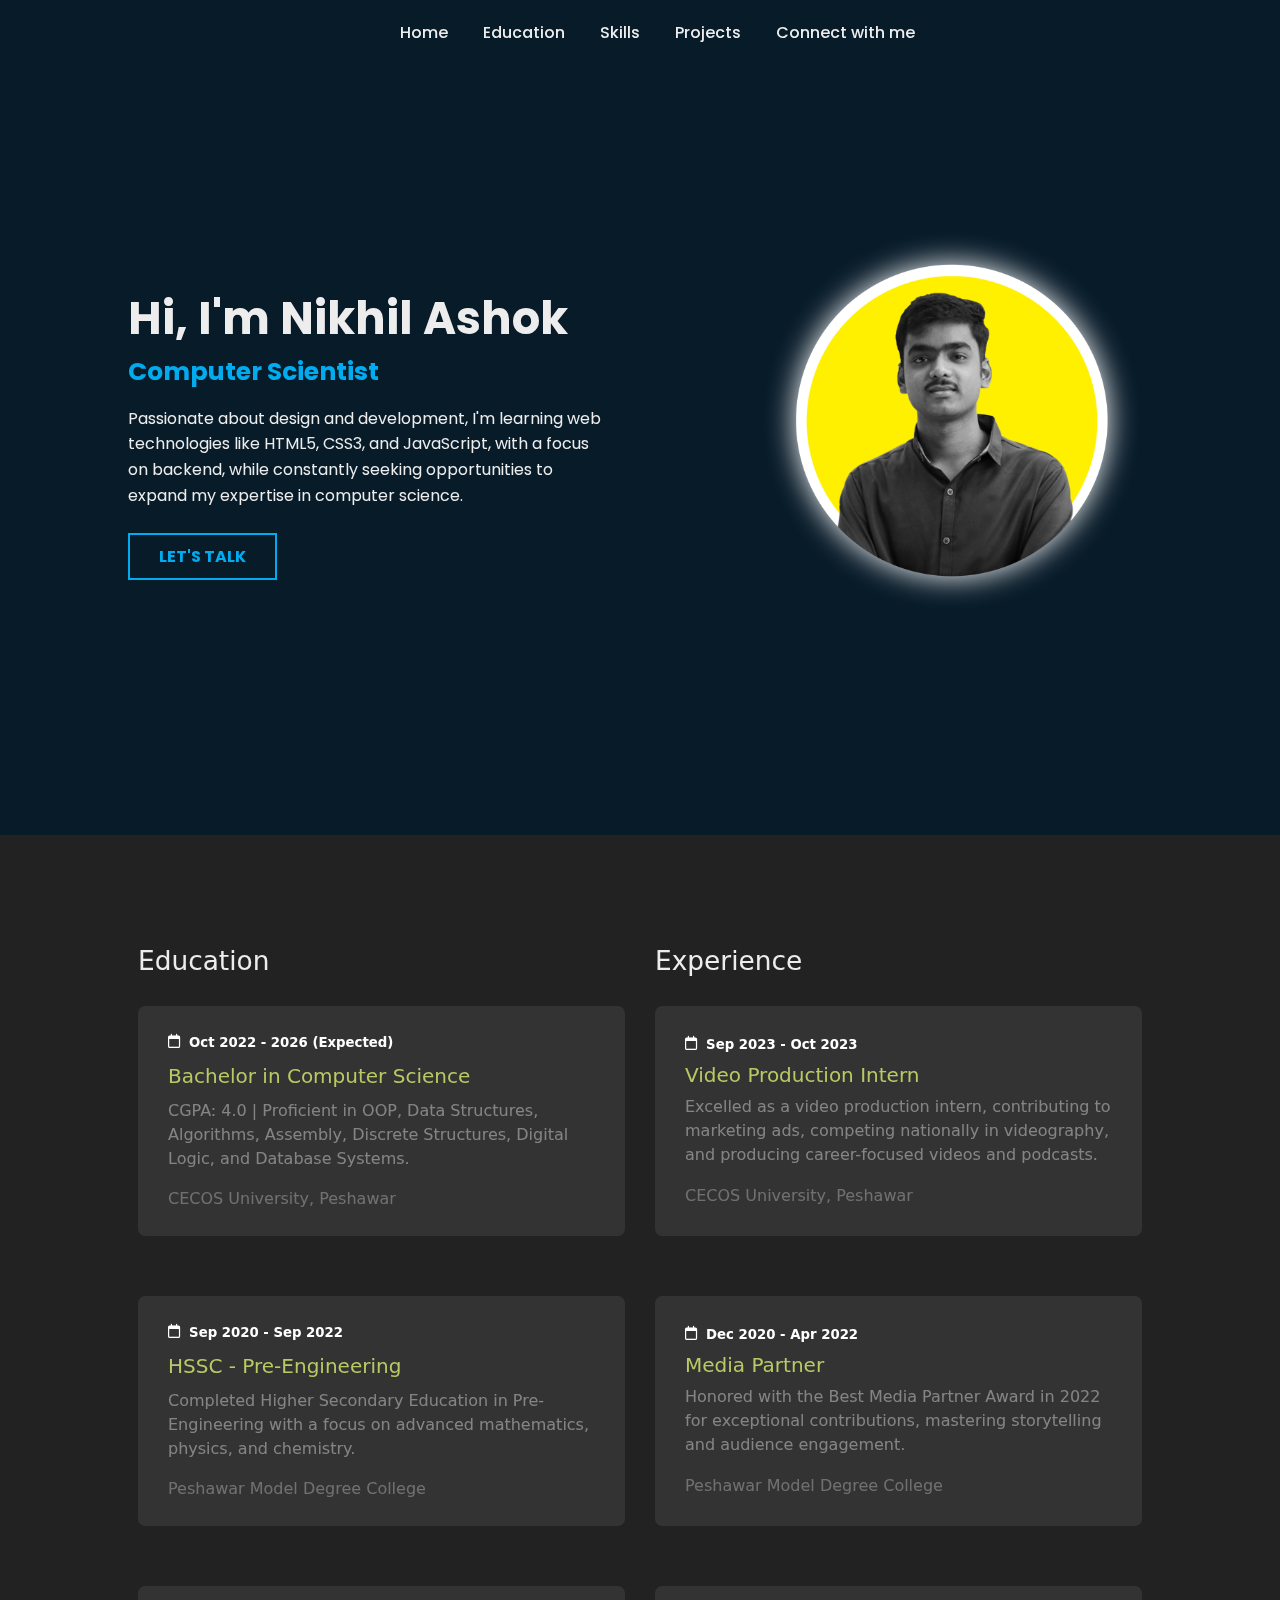
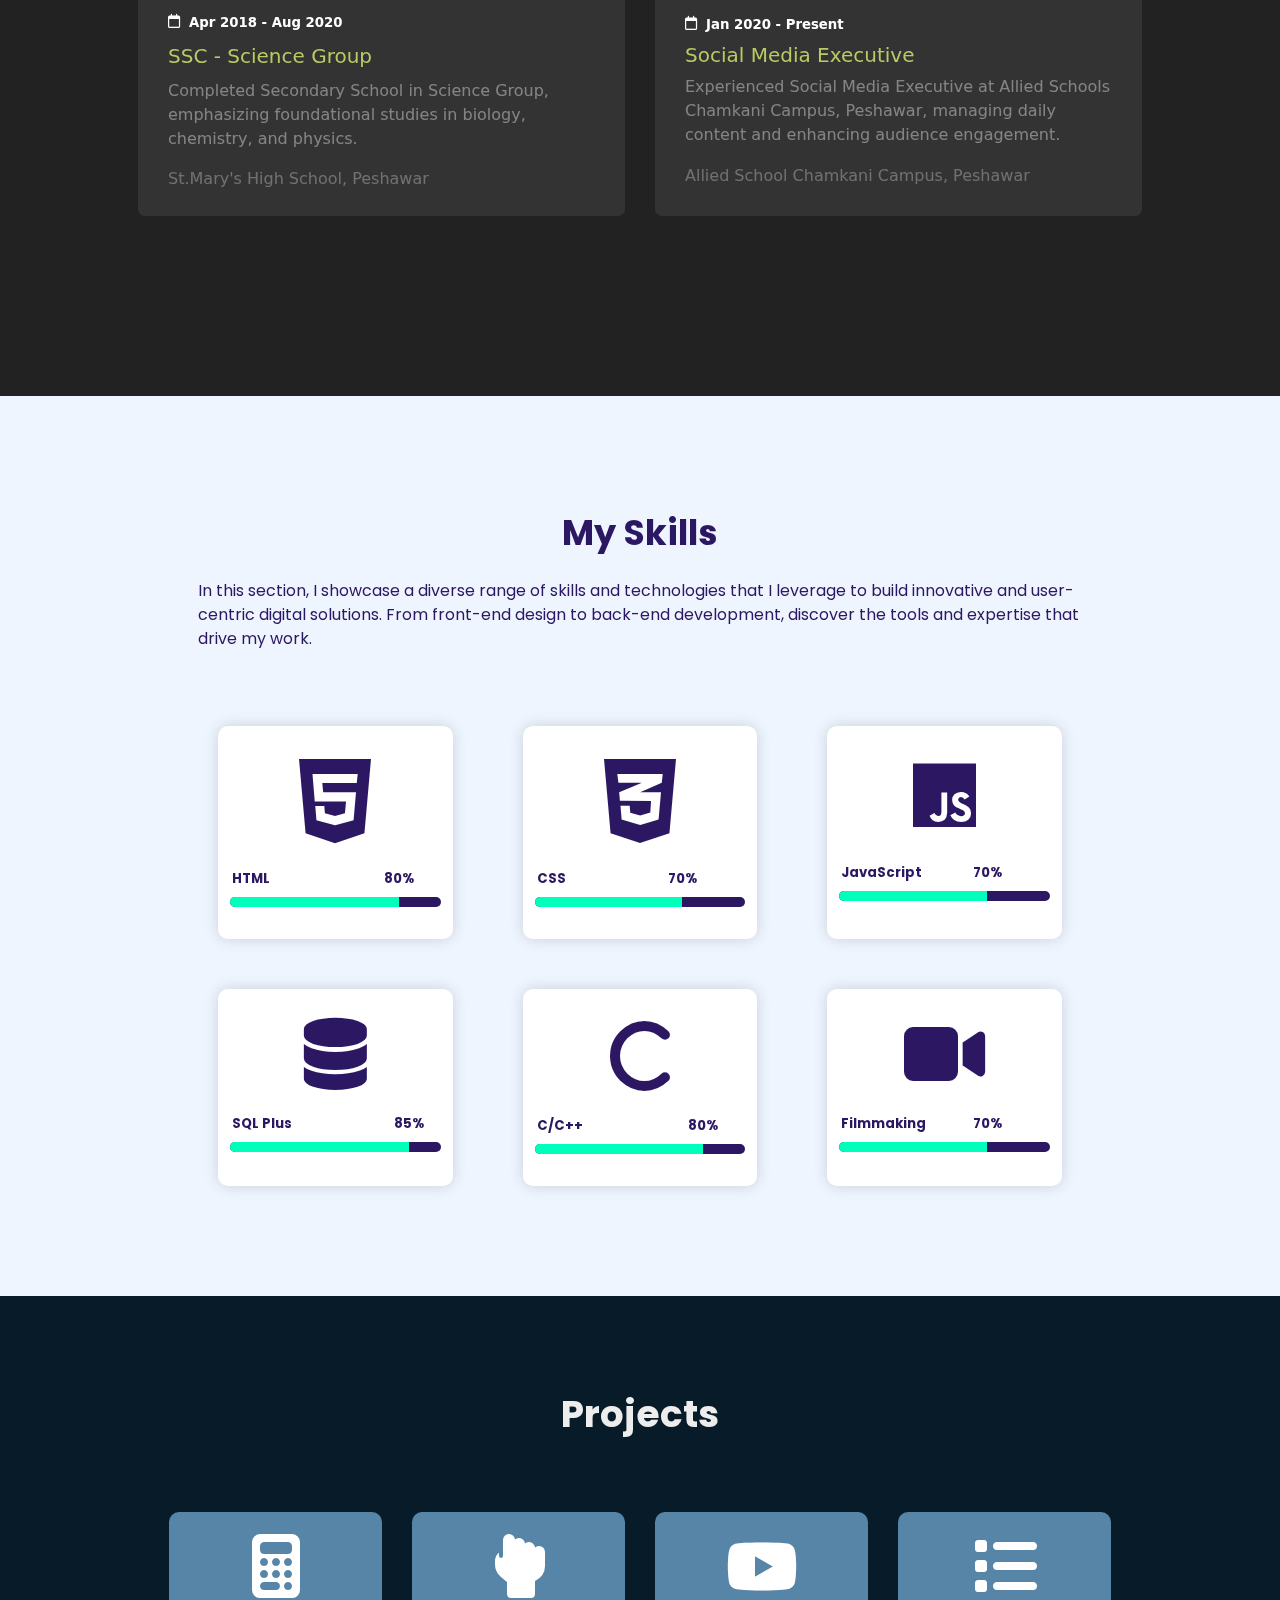
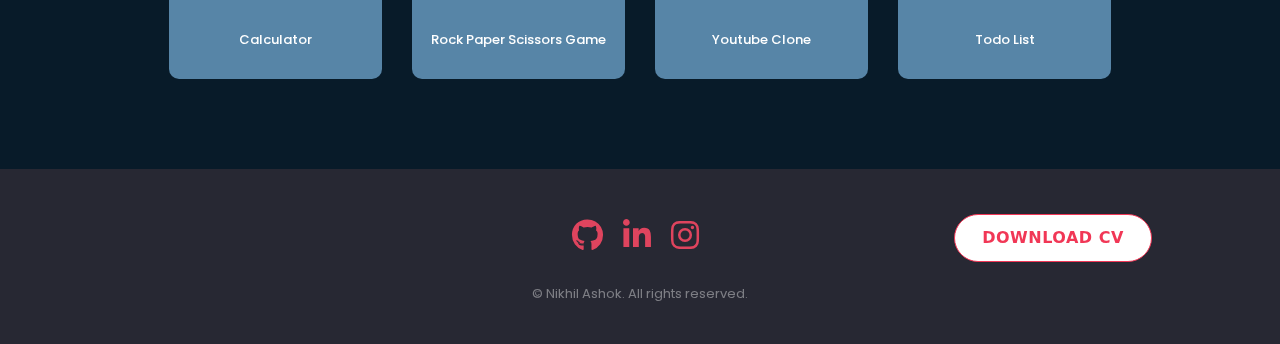
==== index.html @ 858fab0c "Update and rename Portfolio.html to index.html" ====
<!DOCTYPE html>
<html lang="en">
<head>
  <meta charset="UTF-8">
  <meta name="viewport" content="width=device-width, initial-scale=1.0">
  <link rel="stylesheet" href="Styles/General and Home.css">
  <link rel="stylesheet" href="Styles/Education-Experience.css">
  <link rel="stylesheet" href="Styles/Skills.css">
  <link rel="stylesheet" href="Styles/Projects.css">
  <link rel="stylesheet" href="Styles/Connect.css">
  <link rel="stylesheet" href="https://cdnjs.cloudflare.com/ajax/libs/font-awesome/6.6.0/css/all.min.css">
  <title>Nikhil Ashok</title>
</head>
<body>
  <header class="header" id="home">
    <nav class="navbar">
      <a href="#" data-id="home">Home</a>
      <a href="#" data-id="about">Education</a>
      <a href="#" data-id="skills">Skills</a>
      <a href="#" data-id="projects">Projects</a>
      <a href="#" data-id="connect">Connect with me</a>
    </nav>
    <a href="#" class="hamburger-menu"><i class="fa-solid fa-bars fa-2x menu hidden"></i></a>
  </header>

  <div class="overlay js-overlay">

  <section class="home">
    <div class="content-box">
      <div class="headings-box">
        <h1>Hi, I'm Nikhil Ashok</h1>
        <h3>Computer Scientist</h1>
      </div>

      <div class="intro-box">
        <p>Passionate about design and development, I'm learning web technologies like HTML5, CSS3, and JavaScript, with a focus on backend, while constantly seeking opportunities to expand my expertise in computer science.</p>
      </div>

      <div class="buttons-box">
        <button class="btn-20" onclick="location.href='mailto:nikhilashok19@gmail.com';">
          <span>Let's Talk</span>
        </button>
      </div>
    </div><!--content-box end-->

    <div class="image-box">
      <img src="Images/Profile.png" alt="profile-image">
    </div>
  </section>

  <section class="about" id="about">
    <div class="main-area">
      <div class="education">
        <div class="education-heading">
          <h3>Education</h3>
        </div>

        <div class="education-list">
          <div class="education-items">
            <span class="date">
              <i class="fa-regular fa-calendar fa-sm"></i>
              <h5>Oct 2022 - 2026 (Expected)</h5>
            </span>
            <span class="title">
              <h3>Bachelor in Computer Science</h3>
            </span>
            <span class="info">
              CGPA: 4.0 | Proficient in OOP, Data Structures, Algorithms, Assembly, Discrete Structures, Digital Logic, and Database Systems.
            </span>
            <span class="institute">
              <h4>
                CECOS University, Peshawar
              </h4>
            </span>
          </div> <!--Education Item End-->
         
          <div class="education-items">
            <span class="date">
              <i class="fa-regular fa-calendar fa-sm"></i>
              <h5>Sep 2020 - Sep 2022</h5>
            </span>
            <span class="title">
              <h3>HSSC - Pre-Engineering</h3>
            </span>
            <span class="info">
              Completed Higher Secondary Education in Pre-Engineering with a focus on advanced mathematics, physics, and chemistry.
            </span>
            <span class="institute">
              <h4>
                Peshawar Model Degree College
              </h4>
            </span>
          </div> <!--Education Item End-->
         
          <div class="education-items">
            <span class="date">
              <i class="fa-regular fa-calendar fa-sm"></i>
              <h5>Apr 2018 - Aug 2020</h5>
            </span>
            <span class="title">
              <h3>SSC - Science Group</h3>
            </span>
            <span class="info">
              Completed Secondary School in Science Group, emphasizing foundational studies in biology, chemistry, and physics.
            </span>
            <span class="institute">
              <h4>
                St.Mary's High School, Peshawar
              </h4>
            </span>
          </div> <!--Education Item End-->
        </div> <!--Education List End-->

      </div>
      <div class="experience">
        <div class="experience-heading">
          <h3>Experience</h3>
        </div>

        <div class="experience-list">
          <div class="experience-items">
            <span class="date">
              <i class="fa-regular fa-calendar fa-sm"></i>
              <h5>Sep 2023 - Oct 2023</h5>
            </span>
            <span class="title">
              <h3>Video Production Intern</h3>
            </span>
            <span class="info">
              Excelled as a video production intern, contributing to marketing ads, competing nationally in videography, and producing career-focused videos and podcasts.
            </span>
            <span class="institute">
              <h4>
                CECOS University, Peshawar
              </h4>
            </span>
          </div> <!--Experience Item End-->

          <div class="experience-items">
            <span class="date">
              <i class="fa-regular fa-calendar fa-sm"></i>
              <h5>Dec 2020 - Apr 2022</h5>
            </span>
            <span class="title">
              <h3>Media Partner</h3>
            </span>
            <span class="info">
              Honored with the Best Media Partner Award in 2022 for exceptional contributions, mastering storytelling and audience engagement.
            </span>
            <span class="institute">
              <h4>
                Peshawar Model Degree College
              </h4>
            </span>
          </div> <!--Experience Item End-->

          <div class="experience-items">
            <span class="date">
              <i class="fa-regular fa-calendar fa-sm"></i>
              <h5>Jan 2020 - Present</h5>
            </span>
            <span class="title">
              <h3>Social Media Executive</h3>
            </span>
            <span class="info">
              Experienced Social Media Executive at Allied Schools Chamkani Campus, Peshawar, managing daily content and enhancing audience engagement.
            </span>
            <span class="institute">
              <h4>
                Allied School Chamkani Campus, Peshawar
              </h4>
            </span>
          </div> <!--Experience Item End-->
        </div> <!--Experience List End-->

      </div>
    </div>
  </section>

  <section class="skills" id="skills">
    <div class="main-area-skills">
      <div class="title">
        <h2>My Skills</h2>
      </div> <!--Skills Title End-->
      <div class="title-info">
        <p>In this section, I showcase a diverse range of skills and technologies that I leverage to build innovative and user-centric digital solutions. From front-end design to back-end development, discover the tools and expertise that drive my work.</p>
      </div> <!--Skills Title Info End-->
      <div class="skills-grid">

        <div class="skills-items">
          <i class="fa-brands fa-html5 fa-6x"></i>
          <div class="progress">
            <span class="progress-title">
              <h5>HTML</h5>
            </span>
            <span class="progress-bar">
              <span class="progress-per">
                <h5>80%</h5>
              </span>
            </span>
          </div> 
        </div>

        <div class="skills-items">
          <i class="fa-brands fa-css3-alt fa-6x"></i>
          <div class="progress">
            <span class="progress-title">
              <h5>CSS</h5>
            </span>
            <span class="progress-bar">
              <span class="progress-per">
                <h5>70%</h5>
              </span>
            </span>
          </div> 
        </div>

        <div class="skills-items">
          <i class="fa-brands fa-js fa-5x"></i>
          <div class="progress">
            <span class="progress-title">
              <h5>JavaScript</h5>
            </span>
            <span class="progress-bar">
              <span class="progress-per">
                <h5>70%</h5>
              </span>
            </span>
          </div> 
        </div>
        
        <div class="skills-items">
          <i class="fa-solid fa-database fa-5x"></i>
          <div class="progress">
            <span class="progress-title">
              <h5>SQL Plus</h5>
            </span>
            <span class="progress-bar">
              <span class="progress-per">
                <h5>85%</h5>
              </span>
            </span>
          </div> 
        </div>

        <div class="skills-items">
          <i class="fa-solid fa-c fa-5x"></i>
          <div class="progress">
            <span class="progress-title">
              <h5>C/C++</h5>
            </span>
            <span class="progress-bar">
              <span class="progress-per">
                <h5>80%</h5>
              </span>
            </span>
          </div> 
        </div>

        <div class="skills-items">
          <i class="fa-solid fa-video fa-5x"></i>
          <div class="progress">
            <span class="progress-title">
              <h5>Filmmaking</h5>
            </span>
            <span class="progress-bar">
              <span class="progress-per">
                <h5>70%</h5>
              </span>
            </span>
          </div> 
        </div>
       
      </div> <!--Skills Grid End-->
    </div> <!--Skills Main Area Div End-->
  </section>

  <section class="projects" id="projects">
    <div class="main-area">
      <div class="title">
        <h2>Projects</h2>
      </div>
      <div class="projects-grid">
        <div class="project-item" onclick="window.open('https://nikhilashok19.github.io/calculator/', '_blank')">
          <i class="fa-solid fa-calculator fa-4x"></i>
            <div class="project-name">
              <div>
                <h5>Calculator</h5>
              </div> 
            </div>
        </div>
        <div class="project-item" onclick="window.open('https://nikhilashok19.github.io/rock-paper-scissor-dom/', '_blank')">
          <i class="fa-solid fa-hand-back-fist fa-4x"></i>
          <div class="project-name">
            <div>
              <h5>Rock Paper Scissors Game</h5>
            </div> 
          </div>
        </div>
        <div class="project-item" onclick="window.open('https://nikhilashok19.github.io/youtube-clone/', '_blank')">
          <i class="fa-brands fa-youtube fa-4x"></i>
          <div class="project-name">
            <div>
              <h5>Youtube Clone</h5>
            </div> 
          </div>
        </div>
        <div class="project-item" onclick="window.open('https://nikhilashok19.github.io/todo-list/', '_blank')">
          <i class="fa-solid fa-list fa-4x"></i>
          <div class="project-name">
            <div>
              <h5>Todo List</h5>
            </div> 
          </div>
        </div>
      </div>
    </div>
  </section>

  <section class="connect" id="connect">
    <div class="main-area">
      <div class="handles">
        <a href="https://github.com/nikhilashok19" target="_blank">
          <i class="fa-brands fa-github fa-2x"></i>
        </a>
        <a href="https://www.linkedin.com/in/nikhil-ashok-b62ab7207/" target="_blank">
          <i class="fa-brands fa-linkedin-in fa-2x"></i>
        </a>
        <a href="https://www.instagram.com/nick_elodeonnnn/" target="_blank">
          <i class="fa-brands fa-instagram fa-2x"></i>
        </a>
      </div>
      <div class="cv">
        <a href="Downloads/Nikhil Ashok CV.pdf" download>
          <button class="btn-97">Download CV</button>
        </a>
      </div>
    </div>

    <div class="copyright">
      <p>&copy; Nikhil Ashok. All rights reserved.</p>
    </div>
  </section>
  
  </div>
<script src="Scripts/Portfolio-script.js"></script>
</body>
</html>
---- Styles/General and Home.css ----
@import url('https://fonts.googleapis.com/css2?family=Poppins:ital,wght@0,100;0,200;0,300;0,400;0,500;0,600;0,700;0,800;0,900;1,100;1,200;1,300;1,400;1,500;1,600;1,700;1,800;1,900&display=swap');

* {
  margin: 0;
  padding: 0;
  box-sizing: border-box;
  font-family: "Poppins", sans-serif;
}

body {
  background: #081b29;
  color: #ededed;
  padding-top: 80px;
  opacity: 0;
  transition: opacity 1s ease-in;
  overflow-x: hidden;
}

body.fade-in{
  opacity: 1;
}
/* Overlay Styling */
.overlay{
  width: 100vw;
  height: 100vh;
  filter: blur(0px);
  transition: filter 0.3s;
}

.overlay-blur{
  filter: blur(5px);
}
/* Header Styling */
.header {
  position: fixed;
  top: 0;
  left: 0;
  width: 100%;
  background: transparent;
  padding: 20px 10%;
  display: flex;
  justify-content: center;
  align-items: center;
  z-index: 1000;
  transition: background 0.4s;
}

.header>a{
  color: white;
  display: none;
}

@keyframes view {
  0%{
    transform: rotate(180deg);
  }
  100%{
    transform: rotate(0deg);
  }
}
.navbar{
  display: flex;
  align-items: center;
}

.navbar a {
  font-size: 16px;
  color: #ededed;
  text-decoration: none;
  font-weight: 500;
  margin-left: 35px;
  transition: color 0.3s;
  position: relative;
}

.navbar a i{
  color: white;
}

.navbar a:hover,
.navbar a:focus{
  color: #00abf0;
}

.navbar a::before{
  content: '';
  background-color: #00abf0;
  position: absolute;
  width: 0%;
  height: 4px;
  border-radius: 5px;
  left: -1px;
  bottom: -5px;
  transition: width 0.6s;
}

.navbar a:hover::before,
.navbar a:focus::before{
  width: 104%;
}

/* Home Section Styling */
.home {
  background: #081b29;
  height: 75vh;
  display: flex;
  justify-content: space-between;
  align-items: center;
  padding: 0px calc(100vw/10);
  margin: 15px 0px 65px 0px;
  overflow: hidden;
}

/* Content Box Styling */
.home .content-box {
  width: 480px;
  display: flex;
  flex-direction: column;
  justify-content: center;
}

/* Heading Box Styling */
.content-box .headings-box {
  margin-bottom: 15px;
}

.content-box .headings-box h1 {
  font-size: 45px;
  color: #ededed;
  font-weight: 700;
}

.content-box .headings-box h3 {
  font-size: 25px;
  color: #00abf0;
  font-weight: 700;
}

/* Intro Box Styling */
.intro-box{
  margin-bottom: 25px;
  line-height: 1.6;
}

/* Image Box Styling */
.home .image-box {
  display: flex;
  justify-content: center;
  align-items: center;
  padding: 0px 25px 25px 25px;
  transform: translateX(5%);
  transition: transform 1.2s ease-in-out;
}

.home .image-box.box-fade-in{
  transform: translateX(0%);
}

.home .image-box img {
  height: 350px;
  filter: drop-shadow(0px 0px 15px white);
  transition: opacity 2s;
  cursor: pointer;
  margin-bottom: 30px;
}

.home .image-box img:hover {
  opacity: 0.7;
}

/* Let's Talk Button Styling */
.btn-20,
.btn-20 *,
.btn-20 :after,
.btn-20 :before,
.btn-20:after,
.btn-20:before {
  border: 0 solid #00abf0;
  box-sizing: border-box;
}

.btn-20 {
  -webkit-tap-highlight-color:transparent;
  background: transparent;
  background-image: none;
  color:#00abf0;
  cursor: pointer;
  font-size: 100%;
  font-weight: 700;
  line-height: 1.5;
  margin: 0;
  padding: 0;
  text-transform: uppercase;
  z-index: 1;
}

.btn-20:disabled {
  cursor: default;
}

.btn-20:-moz-focusring {
  outline: auto;
}

.btn-20 svg {
  display: block;
}

.btn-20 [hidden] {
  display: none;
}

.btn-20 {
  border-width: 2px;
  overflow: hidden;
  padding: 0.6rem 1.8rem;
  position: relative;
}

.btn-20:hover{
  color: #081b29;
}
.btn-20:before {
  background:#00abf0;
  content: "";
  display: block;
  height: 100%;
  left: -100%;
  position: absolute;
  top: 0;
  transform: skew(0deg) translateX(-20%);
  transition: transform 0.5s ease;
  width: 120%;
  z-index: -1;
}

.btn-20:hover:before {
  transform: skew(30deg) translateX(75%);
}

@media screen and (max-width:1046px){
  .content-box .headings-box h1 {
    font-size: 42px;
    margin-bottom: 8px;
  }
  
  .content-box .headings-box h3 {
    font-size: 22px;
  }
  .home .image-box img {
    height: 300px;
    margin-bottom: 50px;
  }
  .intro-box{
    font-size: 14px;
  }
}

@media screen and (max-width:946px){
  .content-box .headings-box h1 {
    font-size: 38px;
  }
  
  .content-box .headings-box h3 {
    font-size: 20px;
  }
}

@media screen and (max-width:897px){
  .content-box .headings-box h1 {
    font-size: 34px;
  }
  
  .content-box .headings-box h3 {
    font-size: 18px;
  }
  .btn-20 {
    padding: 0.5rem 1.2rem;
    font-size: 14px;
  }
  .home .image-box img {
    height: 250px;
    margin-bottom: 70px;
}
}

@media screen and (max-width:787px){
  .content-box .headings-box h1 {
    font-size: 30px;
  }
  
  .navbar a {
    font-size: 14px
  }
}
@media screen and (max-width:738px){
  .home{
    height: auto;
    flex-direction: column-reverse;
    padding-top: 5px;
    padding-bottom: 10px;
  }
  .home .image-box img{
    height: 200px;
    margin-bottom: 20px;
  }
  .home .content-box{
    text-align: center;
  }
}
@media screen and (max-width:558px){
  .home .image-box img{
    height: 220px;
  }
  .intro-box{
    font-size: 13px;
    padding: 10px;
    display: flex;
    justify-content: center;
    align-items: center;
  }
  .intro-box p{ 
   width: 300px;
  }
}

@media screen and (max-width:389px){
  .home .image-box img{
    height: 190px;
  }
  .content-box .headings-box h1 {
    font-size: 26px;
  }
  .content-box .headings-box h3 {
    font-size: 17px;
  }
  .intro-box{
    font-size: 13px;
    padding: 10px;
    display: flex;
    justify-content: center;
    align-items: center;
  }
  .intro-box p{ 
   width: 300px;
  }
}

/* Header Media Queries */
@media screen and (max-width:738px) {
  .header .navbar{
    position: absolute;
    top: 74px;
    left: 0;
    height: 250px;
    width: 100%;
    display: flex;
    flex-direction: column;
    align-items: flex-start;
    transform: translateX(-100%);
    transition: transform 0.5s;
  }

  .header .navbar a{
    background-color: #e44c65;
    width: 100%;
    margin: 0;
    flex: 1;
    padding: 20px;
    display: flex;
    align-items: center;
    justify-content: center;
    font-size: 16px;
    cursor: pointer;
  }

  .header .navbar a:hover{
    color: white;
  }

  .header .navbar-phone{
    transform: translateX(0%);
  }

  .navbar a::before{
    background-color: #ffffff;
    bottom: 0;
    transition: none;
    height: 2px;
    z-index: 100;
  }

  .navbar a:focus::before{
    animation: loadBar 0.6s forwards;
  }

  @keyframes loadBar {
    0%{
      width: 0%;
    }
    100%{
      width: 104%;
    }
  }
  .header>a{
    display: block;
  }
  .header{
    display: flex;
    align-items: center;
    justify-content: end;
    padding-right: 20px;
    background-color: rgb(97 97 97 / 55%);
    backdrop-filter: blur(10px);
  }
}

/* @media screen and (max-height:248px){
 
} */
---- Styles/Education-Experience.css ----
span{
  font-family: inherit;
}
/* Styling About Section */
.about{
  display: flex;
  justify-content: center;
  align-items: center;
  padding: 80px calc(100vw/10);
  background: #222;
}

/* Styling main-area box */
.main-area{
  width: 100%;
  display: grid;
  grid-template-columns: 1fr 1fr;
  row-gap: 70px;
  column-gap: 10px;
  padding: 30px 0px 40px 0px;
}

.education,
.experience{
  display: flex;
  flex-direction: column;
  margin: 0px 10px;
}

.education .education-heading,
.experience .experience-heading{
  font-family: system-ui, -apple-system, BlinkMacSystemFont, 'Segoe UI', Roboto, Oxygen, Ubuntu, Cantarell, 'Open Sans', 'Helvetica Neue', sans-serif;
  margin-bottom: 30px;
  width: 90%;
  text-align: left;
}

.education .education-heading h3,
.experience .experience-heading h3{
  font-family: inherit;
  font-weight: 300;
  font-size: 1.65rem;
  color: #ededed;
}

.education .education-list .education-items,
.experience .experience-list .experience-items{
  font-family: system-ui, -apple-system, BlinkMacSystemFont, 'Segoe UI', Roboto, Oxygen, Ubuntu, Cantarell, 'Open Sans', 'Helvetica Neue', sans-serif;
  background: #333;
  color: white;
  width: 100%;
  height: 230px;
  margin-bottom: 60px;
  border-radius: 7.2px;
  display: flex;
  flex-direction: column;
  padding: 30px;
  justify-content: center;
  transition: transform 0.15s ease-out;
  cursor: pointer;
}
.education .education-list .education-items:hover,
.experience .experience-list .experience-items:hover{
  transform: scale(1.02);
}

/* Education List Items Styling */
.education-items .date h5{
  font-family: inherit;
  display: inline;
  margin-left: 4px;
  font-weight: 700;
}

.education-items .date{
  margin-bottom: 10px;
}

.education-items .title h3{
  color:#bac964;
  font-size: 20px;
  line-height: 1.5;
  font-family: inherit;
  font-weight: 200;
}

.education-items .title{
  margin-bottom: 8px;
}

.education-items .info{
  font-family: inherit;
  color: rgba(255, 255, 255, 0.4);
  font-size: 16px;
  line-height: 1.5;
  font-weight: 300;
}

.education-items .info{
  margin-bottom: 16px;
}

.education-items .institute h4{
  font-family: inherit;
  color: rgba(255, 255, 255, 0.3);
  font-size: 16px;
  font-weight: 300;
  line-height: 1.5;
}

/* Experience List items Styling */
.experience-items .date h5{
  font-family: inherit;
  display: inline;
  margin-left: 4px;
  font-weight: 700;
}

.experience-items .date{
  margin-bottom: 10px;
}

.experience-items .title h3{
  color:#bac964;
  font-size: 20px;
  font-family: inherit;
  font-weight: 200;
}

.experience-items .title{
  margin-bottom: 8px;
}

.experience-items .info{
  font-family: inherit;
  color: rgba(255, 255, 255, 0.4);
  font-size: 16px;
  line-height: 1.5;
  font-weight: 300;
}

.experience-items .info{
  margin-bottom: 16px;
}

.experience-items .institute h4{
  font-family: inherit;
  color: rgba(255, 255, 255, 0.3);
  font-size: 16px;
  font-weight: 300;
  line-height: 1.6;
}

@media screen and (max-width:1082px){
  .education .education-list .education-items,
  .experience .experience-list .experience-items{
    height: 250px;
  }
}

@media screen and (max-width:929px){
  .education-items .title h3,
  .experience-items .title h3{
    font-size: 17px;
  }
  .education-items .date h5,
  .experience-items .date h5{
    font-size: 12px;
  }
  .education-items i,
  .experience-items i{
    font-size: 0.775em;
  }

  .experience-items .institute h4,
  .education-items .institute h4{
    font-size: 15px;
  }
  .experience-items .info,
  .education-items .info{
    font-size: 15px;
  }
}
@media screen and (max-width:885px){
  .main-area{
    grid-template-columns: 1fr;
  }
}
@media screen and (max-width:436px){
  .education-items .title h3,
  .experience-items .title h3{
    font-size: 15px;
  }
  .education-items .date h5,
  .experience-items .date h5{
    font-size: 11px;
  }
  .experience-items .institute h4,
  .education-items .institute h4{
    font-size: 14px;
  }
  .experience-items .info,
  .education-items .info{
    font-size: 14px;
  }
  .education .education-list .education-items,
  .experience .experience-list .experience-items{
    height: 280px;
  }
}
---- Styles/Skills.css ----
/* Styling Skills Section */
.skills{
  display: flex;
  justify-content: center;
  align-items: center;
  background: #eef5ff;
  padding: 80px calc(100vw/10);
}

/* Styling Main Area of Skills Section */
.main-area-skills{
  width: 100%;
  height: 100%;
  padding: 10px;
  display: flex;
  flex-direction: column;
  align-items: center;
}

/* Styling Skills Title */
.main-area-skills .title{
  margin:20px 0px;
  color: #2c1763;
}

.main-area-skills h2{
  font-size: 2.2em;
}

.main-area-skills .title-info{
  margin-bottom: 55px;
  color: #2c1763;
  width: 88%;
}

.main-area-skills .title-info p{
  line-height: 1.5;
}

/* Styling Skills Grid */
.main-area-skills .skills-grid{
  height: 100%;
  width: 100%;
  display: grid;
  column-gap: 70px;
  row-gap: 50px;
  padding: 20px 80px;
  grid-template-columns: repeat(3, 1fr);
}

.main-area-skills .skills-grid .skills-items{
  background: #fff;
  display: flex;
  align-items: center;
  justify-content: space-around;
  flex-direction: column;
  padding: 12px;
  border-radius: 10px;
  box-shadow: 0px 0px 15px rgba(0, 0, 0, 0.15);
  overflow: hidden;
  z-index: 1;
  position: relative;
  cursor: pointer;
}

.main-area-skills .skills-grid .skills-items::before{
  content: '';
  position: absolute;
  width: 100%;
  height: 100%;
  background: none;
  z-index: -1;
  top: 214px;
  left: 0;
  cursor: pointer;
  background: #2c1763;
  transition:top 0.5s ease-out;
}

.main-area-skills .skills-grid .skills-items:hover::before{
  background: rgba(44, 23, 99,0.95);
  top: 0;
}
.skills-items:nth-child(3) i,
.skills-items:nth-child(4) i,
.skills-items:nth-child(6) i{
  font-size: 4.5em;
}
.main-area-skills .skills-grid .skills-items i{
  margin-top: 15px;
  color: #2c1763;
  transition: color 0.6s ease-out;
}

.main-area-skills .skills-grid .skills-items:hover i{
  color: white;
}

.skills-items .progress{
  width: 100%;
  margin: 20px 0px;
}

.skills-items .progress .progress-title h5{
  margin-left: 2px;
  color: #2c1763;
  transition: color 0.5s ease-out;
}

.main-area-skills .skills-grid .skills-items:hover .progress-title h5{
  color: white;
}

.skills-items .progress .progress-bar{
  display: block;
  width: 100%;
  height: 10px;
  background: #2c1763;
  border-radius: 25px;
  margin-top: 8px;
  transition: background 0.5s ease-out;
}
.main-area-skills .skills-grid .skills-items:hover .progress-bar{
  background: white;
}

.progress-bar .progress-per{
  display: block;
  height: 100%;
  background: #00ffbb;
  position: relative;
  border-radius: 25px 0px 0px 25px;
  animation: load 0.8s ease-out forwards ;
}
@keyframes load{
  0%{
    width: 0%;
  }
}

.progress-bar .progress-per h5{
  position: absolute;
  top: -28px;
  right: -15px;
  color: #2c1763;
  transition: color 0.5 ease-out;
}

.main-area-skills .skills-grid .skills-items:hover .progress-bar .progress-per h5{
  color: white;
}

.skills-items:nth-child(1) .progress .progress-bar .progress-per{
  width: 80%;
}

.skills-items:nth-child(2) .progress .progress-bar .progress-per{
  width: 70%;
}

.skills-items:nth-child(3) .progress .progress-bar .progress-per{
  width: 70%;
}

.skills-items:nth-child(4) .progress .progress-bar .progress-per{
  width: 85%;
}

.skills-items:nth-child(5) .progress .progress-bar .progress-per{
  width: 80%;
}

.skills-items:nth-child(6) .progress .progress-bar .progress-per{
  width: 70%;
}

@media screen and (max-width:1200px){
  .main-area-skills .skills-grid{
    padding: 10px 40px;
  }
}
@media screen and (max-width:1040px){
  .main-area-skills .skills-grid{
    padding: 10px 28px;
  }
  .skills-items .progress .progress-title h5,
  .progress-bar .progress-per h5{
    font-size: 11.5px;
    top: -26px;
  }
  .skills-items i{
    font-size: 4.5em;
  }
  .skills-items:nth-child(3) i,
  .skills-items:nth-child(4) i,
  .skills-items:nth-child(6) i{
    font-size: 3.8em;
  }
  .main-area-skills h2 {
    margin-bottom: 35px;
  }
  .main-area-skills .title-info{
    display: none;
  }
}

@media screen and (max-width:885px){
  .skills-items i{
    font-size: 5em;
  }
  .skills-items:nth-child(3) i,
  .skills-items:nth-child(4) i,
  .skills-items:nth-child(6) i{
    font-size: 4.2em;
  }
  .main-area-skills .skills-grid{
    grid-template-columns: repeat(2, 1fr);
  }
  .main-area-skills .skills-grid .skills-items{
    padding: 20px 12px;
  }


}
@media screen and (max-width:670px){
  .skills-items i{
    font-size: 4.2em;
  }
  .skills-items:nth-child(3) i,
  .skills-items:nth-child(4) i,
  .skills-items:nth-child(6) i{
    font-size: 4em;
  }
  .main-area-skills .skills-grid .skills-items{
    padding: 12px;
  }
  .main-area-skills .skills-grid{
    column-gap: 15px;
    row-gap: 25px;
  }
  .main-area-skills .skills-grid {
    padding: 10px;
  }
  .skills-items .progress .progress-bar{
    height: 8px;
  }
}

@media screen and (max-width:580px){
  .skills-items i{
    font-size: 3.5em;
  }
  .skills-items:nth-child(3) i,
  .skills-items:nth-child(4) i,
  .skills-items:nth-child(6) i{
    font-size: 3em;
  }
  .main-area-skills .skills-grid{
    row-gap: 25px;
    column-gap: 16px;
  }

  .skills{
    padding: 80px 25px;
  }

  .main-area-skills .skills-grid {
    padding: 10px;
  }
}

@media screen and (max-width:480px){
  .main-area-skills h2 {
    font-size: 30px;
  }
  .skills-items i{
    font-size: 3.5em;
  }
  .skills-items:nth-child(3) i,
  .skills-items:nth-child(4) i,
  .skills-items:nth-child(6) i{
    font-size: 2.8em;
  }
  .main-area-skills .skills-grid{
    row-gap: 25px;
    column-gap: 16px;
  }

  .skills{
    padding: 80px 15px;
  }

  .main-area-skills .skills-grid {
    padding: 0px;
  }
  .main-area-skills .skills-grid .skills-items {
    padding: 6px;
  }
  .skills-items .progress .progress-title h5{
    font-size: 10px;
  }
  .skills-items .progress .progress-title h5,
  .progress-bar .progress-per h5{
    font-size: 10px;
    top: -23px;
  }
}

/* @media screen and (max-width:360px){
  .main-area-skills .skills-grid{
    padding: 10px 30px;
    grid-template-columns: 1fr;
  }
} */
---- Styles/Projects.css ----
/* Styling Projects Section */
.projects {
  display: flex;
  justify-content: center;
  align-items: center;
  padding: 80px calc(100vw/10);
  background: #081b29;
}

/* Styling Main Area */
.projects .main-area {
  display: flex;
  flex-direction: column;
  justify-content: space-between;
  align-items: center;
  width: 100%;
  height: 100%;
  padding: 10px;
}

.main-area .title {
  font-size: 25px;
}

.projects .main-area .projects-grid {
  display: grid;
  grid-template-columns: repeat(4, 1fr);
  column-gap: 30px;
  row-gap: 20px;
  justify-content: space-between;
}

.projects .main-area .projects-grid .project-item {
  background: #5785a7;
  color: rgb(255, 255, 255);
  display: flex;
  align-items: center;
  justify-content: space-around;
  flex-direction: column;
  padding: 22px 12px;
  border-radius: 10px;
  cursor: pointer;
  position: relative;
  overflow: hidden;
  z-index: 1;
  transition: color 0.5s ease-out;
}

.project-item .project-name {
  display: flex;
  align-items: center;
  justify-content: center;
  margin: 7px;
  text-align: center;
}

.project-item .project-name h5 {
  font-weight: 500;
  font-size: 13px;
}

.project-item i {
  margin-bottom: 25px;
  color: white;
  transition: color 0.5s ease-out;
}

/* Project Items Hover Animation */
.project-item:nth-child(1):hover i,
.project-item:nth-child(2):hover i,
.project-item:nth-child(3):hover i,
.project-item:nth-child(4):hover i {
  color: #343434;
}

.projects .main-area .projects-grid .project-item:nth-child(1):hover,
.projects .main-area .projects-grid .project-item:nth-child(2):hover,
.projects .main-area .projects-grid .project-item:nth-child(3):hover,
.projects .main-area .projects-grid .project-item:nth-child(4):hover {
  color: #343434;
}

.project-item:nth-child(1)::before,
.project-item:nth-child(2)::before,
.project-item:nth-child(3)::before,
.project-item:nth-child(4)::before {
  content: '';
  background: rgb(255, 254, 254);
  width: 120%;
  height: 127%;
  position: absolute;
  top: 0;
  left: 0;
  z-index: -1;
  border-top-right-radius: 150px;
  transform: translate(-92%, 60%);
  transition: transform 0.5s ease-out;
}

.project-item:nth-child(1):hover::before,
.project-item:nth-child(2):hover::before,
.project-item:nth-child(3):hover::before,
.project-item:nth-child(4):hover::before {
  transform: translate(0%, -21%);
}

@media screen and (max-width:885px) {
  .project-item i {
    margin-bottom: 12px;
    font-size: 3em;
  }

  .projects .main-area .projects-grid .project-item {
    padding: 18px 12px;
  }

  .projects {
    padding: 80px 32px;
  }
}

@media screen and (max-width:700px) {
  .main-area .title {
    font-size: 20px;
  }

  .projects .main-area .projects-grid {
    grid-template-columns: repeat(2, 1fr);
    width: 80%;
  }

  .projects .main-area .projects-grid .project-item {
    padding: 24px 12px;
  }

  .project-item i {
    margin-bottom: 30px;
  }
}

@media screen and (max-width:510px) {
  .projects .main-area .projects-grid .project-item {
    padding: 24px 10px 15px 10px;
    height: 125px;
  }

  .project-item i {
    margin-bottom: 10px;
    font-size: 2em;
  }

  .project-item .project-name h5 {
    font-size: 10px;
  }

  .projects {
    padding: 50px 0px;
  }
}

@media screen and (max-width:545px) {
  .project-item:nth-child(1)::before,
  .project-item:nth-child(2)::before,
  .project-item:nth-child(3)::before,
  .project-item:nth-child(4)::before{
    height: 209%;
  }
  .project-item:nth-child(1):hover::before,
  .project-item:nth-child(2):hover::before,
  .project-item:nth-child(3):hover::before,
  .project-item:nth-child(4):hover::before {
    transform: translate(0%, -25%);
}
}
@media screen and (max-width:340px) {
  .projects .main-area .projects-grid .project-item {
    padding: 16px 5px;
  }
}
---- Styles/Connect.css ----
/* Styling Connect Section */
.connect {
  display: flex;
  justify-content: center;
  align-items: center;
  flex-direction: column;
  background: #272833;
  padding: 50px calc(100vw/10);
  padding-bottom: 40px;
}

/* Styling Main Area */
.connect .main-area {
  width: 100%;
  height: 100%;
  display: flex;
  justify-content: center;
  align-items: center;
  padding: 0;
  position: relative;
}

/* Styling Handles */
.main-area .handles {
  display: flex;
  justify-content: space-evenly;
  align-items: center;
}

.main-area .handles a {
  text-decoration: none;
  color: #df445e;
  margin: 0px 10px;
}

.main-area .handles a i{
  transition: color 0.3s;
}

.main-area .handles a:hover i{
  color: #f4506c;
}

/* Download Button */
.cv a{
  text-decoration: none;
}

.btn-97,
.btn-97 *,
.btn-97 :after,
.btn-97 :before,
.btn-97:after,
.btn-97:before {
  border: 0 solid;
  box-sizing: border-box;
}

.btn-97 {
  -webkit-tap-highlight-color:transparent;
  background-color:#000;
  background-image: none;
  cursor: pointer;
  font-family: ui-sans-serif, system-ui, -apple-system, BlinkMacSystemFont,
    Segoe UI, Roboto, Helvetica Neue, Arial, Noto Sans, sans-serif,
    Apple Color Emoji, Segoe UI Emoji, Segoe UI Symbol, Noto Color Emoji;
  font-size: 100%;
  line-height: 1.5;
  margin: 0;
  padding: 0;
}

.btn-97:disabled {
  cursor: default;
}

.btn-97:-moz-focusring {
  outline: auto;
}

.btn-97 svg {
  display: block;
}

.btn-97 [hidden] {
  display: none;
}

.btn-97 {
  background:#fff;
  border: 1px solid;
  border-radius: 999px;
  box-sizing: border-box;
  color:#f13756;
  display: block;
  font-weight: 900;
  overflow: hidden;
  padding: 0.7rem 1.7rem;
  text-transform: uppercase;
  transition: 0.2s;
  letter-spacing: 0.5px;
  position: absolute;
  right: 0;
  top: -5px;
}

.btn-97:hover {
  box-shadow: 0 6px 0 -4px #fff, 0 9px 0 -4px #aaa, 0 12px 0 -4px #000;
  transform: translateY(-5px);
}

/* Copyright Section */
.copyright{
  margin-top: 30px;
}
.copyright p{
  font-size: 13px;
  color: rgba(255, 255, 255, 0.4);
}

@media  screen and (max-width:760px) {
  .handles i{
    font-size: 1.5em;
  } 
  .btn-97 {
    padding: 0.4rem 1.2rem;
    top: -2px;
    font-size: 12px;
  }
}

@media  screen and (max-width:512px) {
  .connect .main-area{
    justify-content: start;
  }
}

@media  screen and (max-width:370px) {
  .handles i{
    font-size: 1.4em;
  }
  .btn-97 {
    padding: 0.35rem 1rem;
    top: -2px;
    font-size: 12px;
}
}
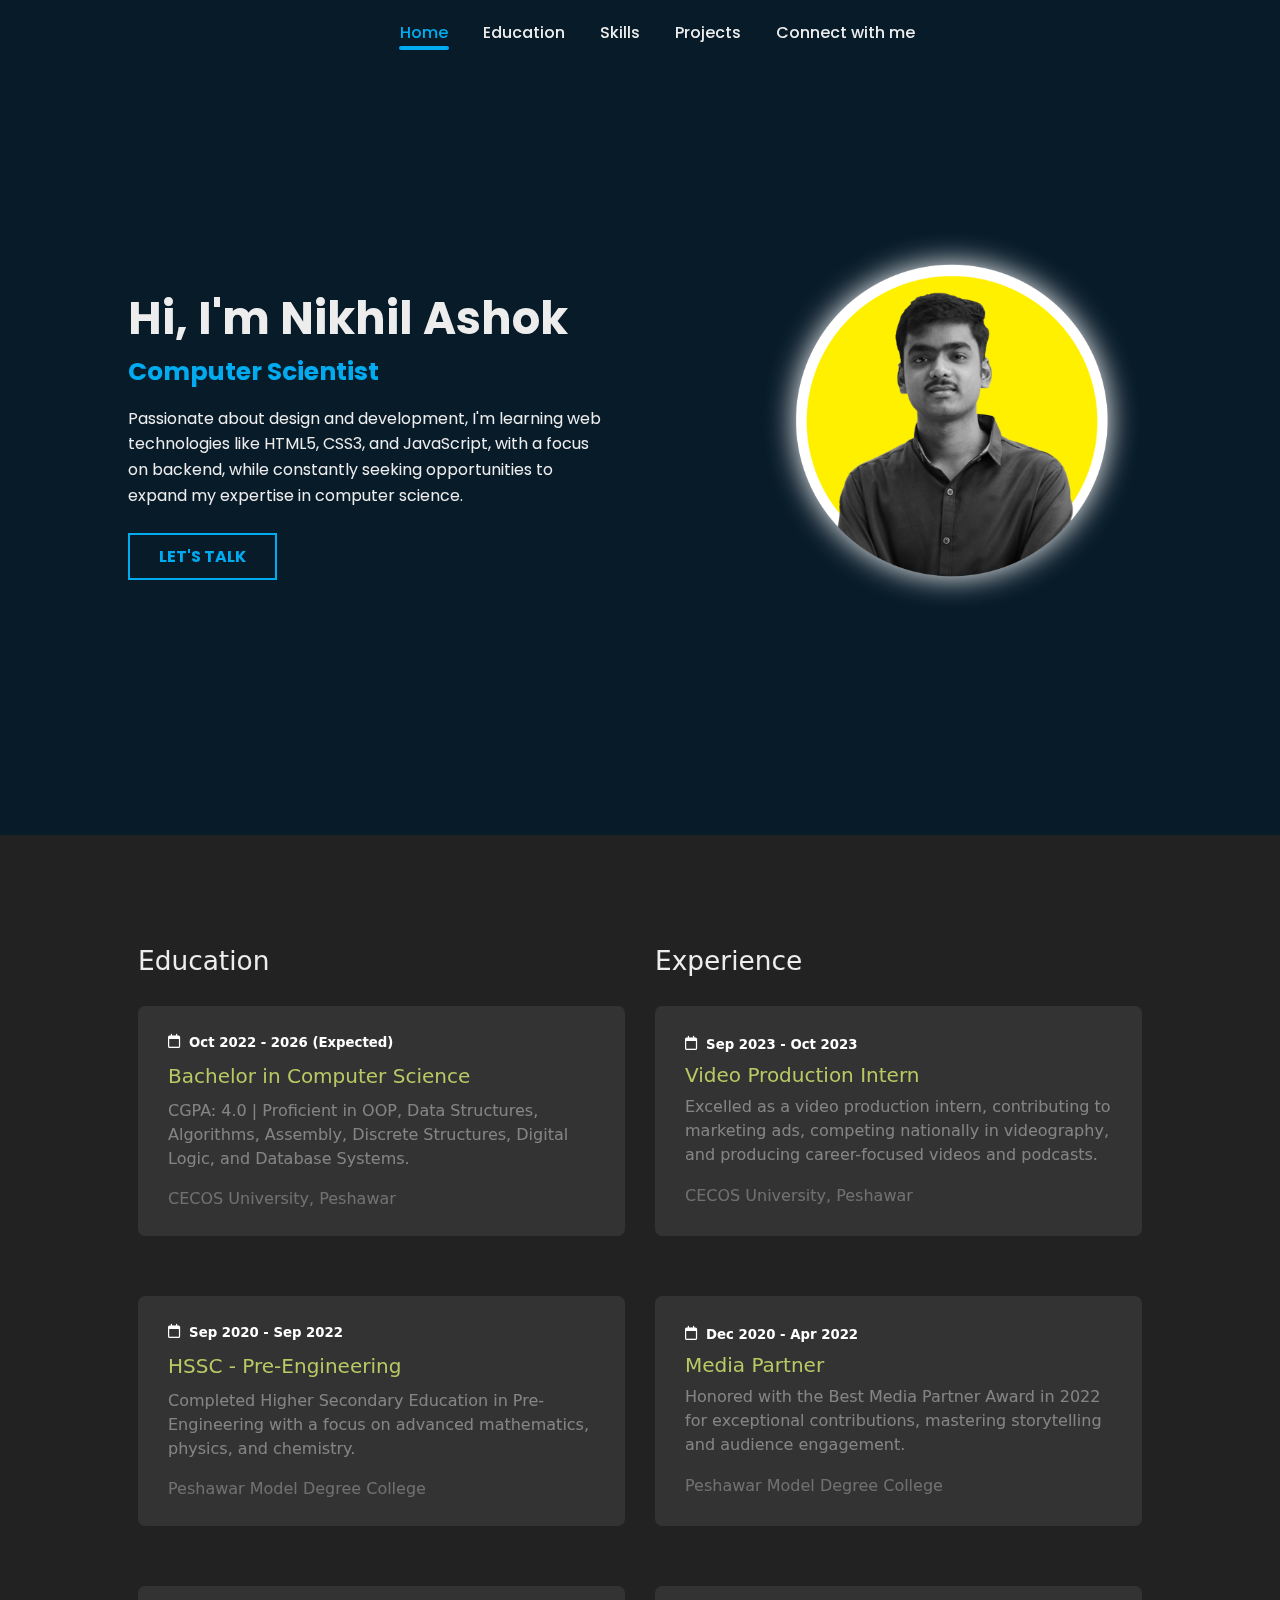
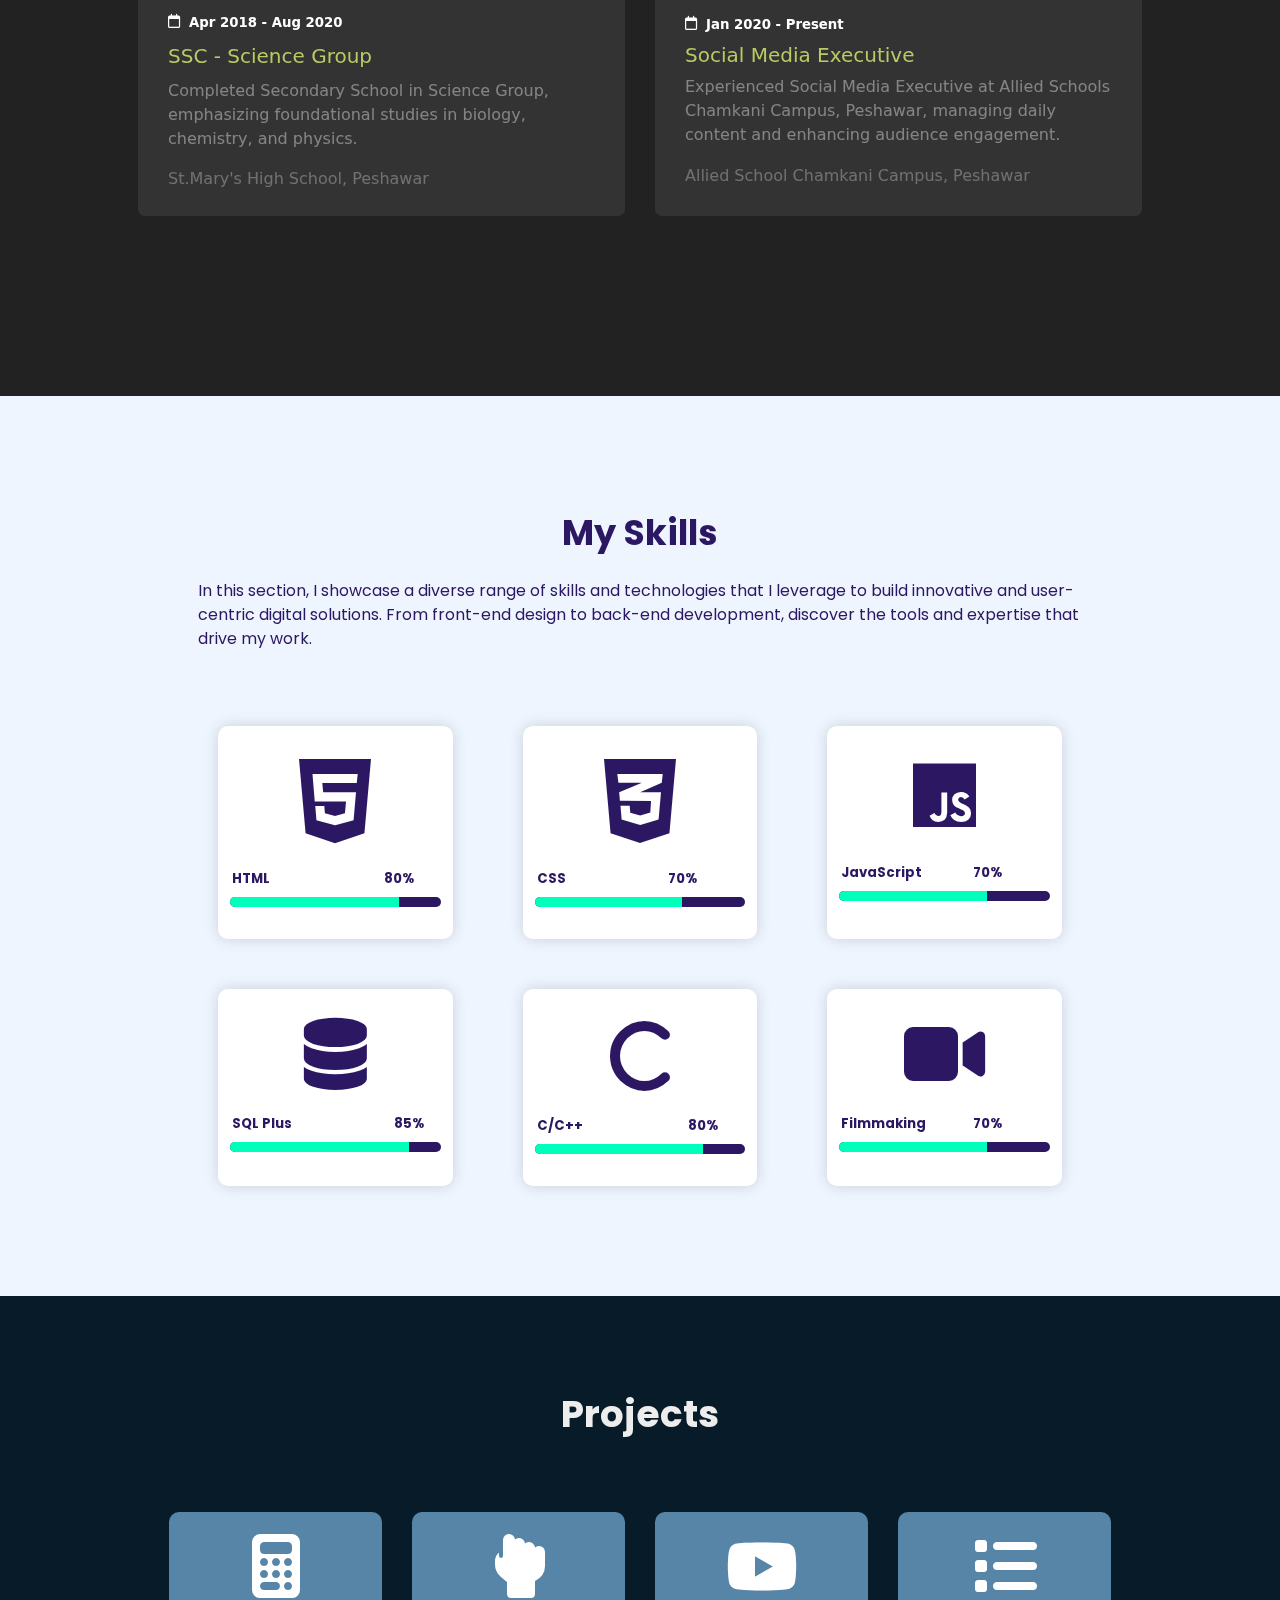
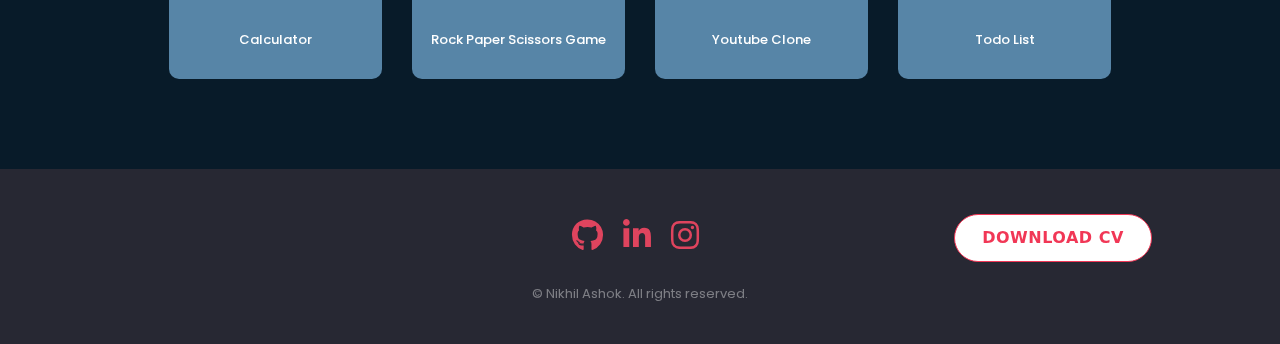
==== commit 6942abd6: "Add files via upload" ====
--- a/index.html
+++ b/index.html
@@ -1,5 +1,6 @@
 <!DOCTYPE html>
 <html lang="en">
+
 <head>
   <meta charset="UTF-8">
   <meta name="viewport" content="width=device-width, initial-scale=1.0">
@@ -9,340 +10,361 @@
   <link rel="stylesheet" href="Styles/Projects.css">
   <link rel="stylesheet" href="Styles/Connect.css">
   <link rel="stylesheet" href="https://cdnjs.cloudflare.com/ajax/libs/font-awesome/6.6.0/css/all.min.css">
+  <link rel="apple-touch-icon" sizes="180x180" href="Favicon/apple-touch-icon.png">
+  <link rel="icon" type="image/png" sizes="32x32" href="Favicon/favicon-32x32.png">
+  <link rel="icon" type="image/png" sizes="16x16" href="Favicon/favicon-16x16.png">
+  <link rel="manifest" href="Favicon/site.webmanifest">
+  <link rel="mask-icon" href="Favicon/safari-pinned-tab.svg" color="#5bbad5">
+  <meta name="msapplication-TileColor" content="#da532c">
+  <meta name="theme-color" content="#ffffff">
   <title>Nikhil Ashok</title>
 </head>
+
 <body>
   <header class="header" id="home">
     <nav class="navbar">
-      <a href="#" data-id="home">Home</a>
-      <a href="#" data-id="about">Education</a>
-      <a href="#" data-id="skills">Skills</a>
-      <a href="#" data-id="projects">Projects</a>
-      <a href="#" data-id="connect">Connect with me</a>
+      <a href="#home" data-id="home">Home</a>
+      <a href="#about" data-id="about">Education</a>
+      <a href="#skills" data-id="skills">Skills</a>
+      <a href="#projects" data-id="projects">Projects</a>
+      <a href="#connect" data-id="connect">Connect with me</a>
     </nav>
     <a href="#" class="hamburger-menu"><i class="fa-solid fa-bars fa-2x menu hidden"></i></a>
   </header>
 
   <div class="overlay js-overlay">
 
-  <section class="home">
-    <div class="content-box">
-      <div class="headings-box">
-        <h1>Hi, I'm Nikhil Ashok</h1>
-        <h3>Computer Scientist</h1>
-      </div>
-
-      <div class="intro-box">
-        <p>Passionate about design and development, I'm learning web technologies like HTML5, CSS3, and JavaScript, with a focus on backend, while constantly seeking opportunities to expand my expertise in computer science.</p>
-      </div>
-
-      <div class="buttons-box">
-        <button class="btn-20" onclick="location.href='mailto:nikhilashok19@gmail.com';">
-          <span>Let's Talk</span>
-        </button>
-      </div>
-    </div><!--content-box end-->
-
-    <div class="image-box">
-      <img src="Images/Profile.png" alt="profile-image">
-    </div>
-  </section>
-
-  <section class="about" id="about">
-    <div class="main-area">
-      <div class="education">
-        <div class="education-heading">
-          <h3>Education</h3>
-        </div>
-
-        <div class="education-list">
-          <div class="education-items">
-            <span class="date">
-              <i class="fa-regular fa-calendar fa-sm"></i>
-              <h5>Oct 2022 - 2026 (Expected)</h5>
-            </span>
-            <span class="title">
-              <h3>Bachelor in Computer Science</h3>
-            </span>
-            <span class="info">
-              CGPA: 4.0 | Proficient in OOP, Data Structures, Algorithms, Assembly, Discrete Structures, Digital Logic, and Database Systems.
-            </span>
-            <span class="institute">
-              <h4>
-                CECOS University, Peshawar
-              </h4>
-            </span>
-          </div> <!--Education Item End-->
-         
-          <div class="education-items">
-            <span class="date">
-              <i class="fa-regular fa-calendar fa-sm"></i>
-              <h5>Sep 2020 - Sep 2022</h5>
-            </span>
-            <span class="title">
-              <h3>HSSC - Pre-Engineering</h3>
-            </span>
-            <span class="info">
-              Completed Higher Secondary Education in Pre-Engineering with a focus on advanced mathematics, physics, and chemistry.
-            </span>
-            <span class="institute">
-              <h4>
-                Peshawar Model Degree College
-              </h4>
-            </span>
-          </div> <!--Education Item End-->
-         
-          <div class="education-items">
-            <span class="date">
-              <i class="fa-regular fa-calendar fa-sm"></i>
-              <h5>Apr 2018 - Aug 2020</h5>
-            </span>
-            <span class="title">
-              <h3>SSC - Science Group</h3>
-            </span>
-            <span class="info">
-              Completed Secondary School in Science Group, emphasizing foundational studies in biology, chemistry, and physics.
-            </span>
-            <span class="institute">
-              <h4>
-                St.Mary's High School, Peshawar
-              </h4>
-            </span>
-          </div> <!--Education Item End-->
-        </div> <!--Education List End-->
-
-      </div>
-      <div class="experience">
-        <div class="experience-heading">
-          <h3>Experience</h3>
-        </div>
-
-        <div class="experience-list">
-          <div class="experience-items">
-            <span class="date">
-              <i class="fa-regular fa-calendar fa-sm"></i>
-              <h5>Sep 2023 - Oct 2023</h5>
-            </span>
-            <span class="title">
-              <h3>Video Production Intern</h3>
-            </span>
-            <span class="info">
-              Excelled as a video production intern, contributing to marketing ads, competing nationally in videography, and producing career-focused videos and podcasts.
-            </span>
-            <span class="institute">
-              <h4>
-                CECOS University, Peshawar
-              </h4>
-            </span>
-          </div> <!--Experience Item End-->
-
-          <div class="experience-items">
-            <span class="date">
-              <i class="fa-regular fa-calendar fa-sm"></i>
-              <h5>Dec 2020 - Apr 2022</h5>
-            </span>
-            <span class="title">
-              <h3>Media Partner</h3>
-            </span>
-            <span class="info">
-              Honored with the Best Media Partner Award in 2022 for exceptional contributions, mastering storytelling and audience engagement.
-            </span>
-            <span class="institute">
-              <h4>
-                Peshawar Model Degree College
-              </h4>
-            </span>
-          </div> <!--Experience Item End-->
-
-          <div class="experience-items">
-            <span class="date">
-              <i class="fa-regular fa-calendar fa-sm"></i>
-              <h5>Jan 2020 - Present</h5>
-            </span>
-            <span class="title">
-              <h3>Social Media Executive</h3>
-            </span>
-            <span class="info">
-              Experienced Social Media Executive at Allied Schools Chamkani Campus, Peshawar, managing daily content and enhancing audience engagement.
-            </span>
-            <span class="institute">
-              <h4>
-                Allied School Chamkani Campus, Peshawar
-              </h4>
-            </span>
-          </div> <!--Experience Item End-->
-        </div> <!--Experience List End-->
-
-      </div>
-    </div>
-  </section>
-
-  <section class="skills" id="skills">
-    <div class="main-area-skills">
-      <div class="title">
-        <h2>My Skills</h2>
-      </div> <!--Skills Title End-->
-      <div class="title-info">
-        <p>In this section, I showcase a diverse range of skills and technologies that I leverage to build innovative and user-centric digital solutions. From front-end design to back-end development, discover the tools and expertise that drive my work.</p>
-      </div> <!--Skills Title Info End-->
-      <div class="skills-grid">
-
-        <div class="skills-items">
-          <i class="fa-brands fa-html5 fa-6x"></i>
-          <div class="progress">
-            <span class="progress-title">
-              <h5>HTML</h5>
-            </span>
-            <span class="progress-bar">
-              <span class="progress-per">
-                <h5>80%</h5>
-              </span>
-            </span>
-          </div> 
-        </div>
-
-        <div class="skills-items">
-          <i class="fa-brands fa-css3-alt fa-6x"></i>
-          <div class="progress">
-            <span class="progress-title">
-              <h5>CSS</h5>
-            </span>
-            <span class="progress-bar">
-              <span class="progress-per">
-                <h5>70%</h5>
-              </span>
-            </span>
-          </div> 
-        </div>
-
-        <div class="skills-items">
-          <i class="fa-brands fa-js fa-5x"></i>
-          <div class="progress">
-            <span class="progress-title">
-              <h5>JavaScript</h5>
-            </span>
-            <span class="progress-bar">
-              <span class="progress-per">
-                <h5>70%</h5>
-              </span>
-            </span>
-          </div> 
-        </div>
-        
-        <div class="skills-items">
-          <i class="fa-solid fa-database fa-5x"></i>
-          <div class="progress">
-            <span class="progress-title">
-              <h5>SQL Plus</h5>
-            </span>
-            <span class="progress-bar">
-              <span class="progress-per">
-                <h5>85%</h5>
-              </span>
-            </span>
-          </div> 
-        </div>
-
-        <div class="skills-items">
-          <i class="fa-solid fa-c fa-5x"></i>
-          <div class="progress">
-            <span class="progress-title">
-              <h5>C/C++</h5>
-            </span>
-            <span class="progress-bar">
-              <span class="progress-per">
-                <h5>80%</h5>
-              </span>
-            </span>
-          </div> 
-        </div>
-
-        <div class="skills-items">
-          <i class="fa-solid fa-video fa-5x"></i>
-          <div class="progress">
-            <span class="progress-title">
-              <h5>Filmmaking</h5>
-            </span>
-            <span class="progress-bar">
-              <span class="progress-per">
-                <h5>70%</h5>
-              </span>
-            </span>
-          </div> 
-        </div>
-       
-      </div> <!--Skills Grid End-->
-    </div> <!--Skills Main Area Div End-->
-  </section>
-
-  <section class="projects" id="projects">
-    <div class="main-area">
-      <div class="title">
-        <h2>Projects</h2>
-      </div>
-      <div class="projects-grid">
-        <div class="project-item" onclick="window.open('https://nikhilashok19.github.io/calculator/', '_blank')">
-          <i class="fa-solid fa-calculator fa-4x"></i>
+    <section class="home" id="home">
+      <div class="content-box">
+        <div class="headings-box">
+          <h1>Hi, I'm Nikhil Ashok</h1>
+          <h3>Computer Scientist</h1>
+        </div>
+
+        <div class="intro-box">
+          <p>Passionate about design and development, I'm learning web technologies like HTML5, CSS3, and JavaScript,
+            with a focus on backend, while constantly seeking opportunities to expand my expertise in computer science.
+          </p>
+        </div>
+
+        <div class="buttons-box">
+          <button class="btn-20" onclick="location.href='mailto:nikhilashok19@gmail.com';">
+            <span>Let's Talk</span>
+          </button>
+        </div>
+      </div><!--content-box end-->
+
+      <div class="image-box">
+        <img src="Images/Profile.png" alt="profile-image">
+      </div>
+    </section>
+
+    <section class="about" id="about">
+      <div class="main-area">
+        <div class="education">
+          <div class="education-heading">
+            <h3>Education</h3>
+          </div>
+
+          <div class="education-list">
+            <div class="education-items">
+              <span class="date">
+                <i class="fa-regular fa-calendar fa-sm"></i>
+                <h5>Oct 2022 - 2026 (Expected)</h5>
+              </span>
+              <span class="title">
+                <h3>Bachelor in Computer Science</h3>
+              </span>
+              <span class="info">
+                CGPA: 4.0 | Proficient in OOP, Data Structures, Algorithms, Assembly, Discrete Structures, Digital
+                Logic, and Database Systems.
+              </span>
+              <span class="institute">
+                <h4>
+                  CECOS University, Peshawar
+                </h4>
+              </span>
+            </div> <!--Education Item End-->
+
+            <div class="education-items">
+              <span class="date">
+                <i class="fa-regular fa-calendar fa-sm"></i>
+                <h5>Sep 2020 - Sep 2022</h5>
+              </span>
+              <span class="title">
+                <h3>HSSC - Pre-Engineering</h3>
+              </span>
+              <span class="info">
+                Completed Higher Secondary Education in Pre-Engineering with a focus on advanced mathematics, physics,
+                and chemistry.
+              </span>
+              <span class="institute">
+                <h4>
+                  Peshawar Model Degree College
+                </h4>
+              </span>
+            </div> <!--Education Item End-->
+
+            <div class="education-items">
+              <span class="date">
+                <i class="fa-regular fa-calendar fa-sm"></i>
+                <h5>Apr 2018 - Aug 2020</h5>
+              </span>
+              <span class="title">
+                <h3>SSC - Science Group</h3>
+              </span>
+              <span class="info">
+                Completed Secondary School in Science Group, emphasizing foundational studies in biology, chemistry, and
+                physics.
+              </span>
+              <span class="institute">
+                <h4>
+                  St.Mary's High School, Peshawar
+                </h4>
+              </span>
+            </div> <!--Education Item End-->
+          </div> <!--Education List End-->
+
+        </div>
+        <div class="experience">
+          <div class="experience-heading">
+            <h3>Experience</h3>
+          </div>
+
+          <div class="experience-list">
+            <div class="experience-items">
+              <span class="date">
+                <i class="fa-regular fa-calendar fa-sm"></i>
+                <h5>Sep 2023 - Oct 2023</h5>
+              </span>
+              <span class="title">
+                <h3>Video Production Intern</h3>
+              </span>
+              <span class="info">
+                Excelled as a video production intern, contributing to marketing ads, competing nationally in
+                videography, and producing career-focused videos and podcasts.
+              </span>
+              <span class="institute">
+                <h4>
+                  CECOS University, Peshawar
+                </h4>
+              </span>
+            </div> <!--Experience Item End-->
+
+            <div class="experience-items">
+              <span class="date">
+                <i class="fa-regular fa-calendar fa-sm"></i>
+                <h5>Dec 2020 - Apr 2022</h5>
+              </span>
+              <span class="title">
+                <h3>Media Partner</h3>
+              </span>
+              <span class="info">
+                Honored with the Best Media Partner Award in 2022 for exceptional contributions, mastering storytelling
+                and audience engagement.
+              </span>
+              <span class="institute">
+                <h4>
+                  Peshawar Model Degree College
+                </h4>
+              </span>
+            </div> <!--Experience Item End-->
+
+            <div class="experience-items">
+              <span class="date">
+                <i class="fa-regular fa-calendar fa-sm"></i>
+                <h5>Jan 2020 - Present</h5>
+              </span>
+              <span class="title">
+                <h3>Social Media Executive</h3>
+              </span>
+              <span class="info">
+                Experienced Social Media Executive at Allied Schools Chamkani Campus, Peshawar, managing daily content
+                and enhancing audience engagement.
+              </span>
+              <span class="institute">
+                <h4>
+                  Allied School Chamkani Campus, Peshawar
+                </h4>
+              </span>
+            </div> <!--Experience Item End-->
+          </div> <!--Experience List End-->
+
+        </div>
+      </div>
+    </section>
+
+    <section class="skills" id="skills">
+      <div class="main-area-skills">
+        <div class="title">
+          <h2>My Skills</h2>
+        </div> <!--Skills Title End-->
+        <div class="title-info">
+          <p>In this section, I showcase a diverse range of skills and technologies that I leverage to build innovative
+            and user-centric digital solutions. From front-end design to back-end development, discover the tools and
+            expertise that drive my work.</p>
+        </div> <!--Skills Title Info End-->
+        <div class="skills-grid">
+
+          <div class="skills-items">
+            <i class="fa-brands fa-html5 fa-6x"></i>
+            <div class="progress">
+              <span class="progress-title">
+                <h5>HTML</h5>
+              </span>
+              <span class="progress-bar">
+                <span class="progress-per">
+                  <h5>80%</h5>
+                </span>
+              </span>
+            </div>
+          </div>
+
+          <div class="skills-items">
+            <i class="fa-brands fa-css3-alt fa-6x"></i>
+            <div class="progress">
+              <span class="progress-title">
+                <h5>CSS</h5>
+              </span>
+              <span class="progress-bar">
+                <span class="progress-per">
+                  <h5>70%</h5>
+                </span>
+              </span>
+            </div>
+          </div>
+
+          <div class="skills-items">
+            <i class="fa-brands fa-js fa-5x"></i>
+            <div class="progress">
+              <span class="progress-title">
+                <h5>JavaScript</h5>
+              </span>
+              <span class="progress-bar">
+                <span class="progress-per">
+                  <h5>70%</h5>
+                </span>
+              </span>
+            </div>
+          </div>
+
+          <div class="skills-items">
+            <i class="fa-solid fa-database fa-5x"></i>
+            <div class="progress">
+              <span class="progress-title">
+                <h5>SQL Plus</h5>
+              </span>
+              <span class="progress-bar">
+                <span class="progress-per">
+                  <h5>85%</h5>
+                </span>
+              </span>
+            </div>
+          </div>
+
+          <div class="skills-items">
+            <i class="fa-solid fa-c fa-5x"></i>
+            <div class="progress">
+              <span class="progress-title">
+                <h5>C/C++</h5>
+              </span>
+              <span class="progress-bar">
+                <span class="progress-per">
+                  <h5>80%</h5>
+                </span>
+              </span>
+            </div>
+          </div>
+
+          <div class="skills-items">
+            <i class="fa-solid fa-video fa-5x"></i>
+            <div class="progress">
+              <span class="progress-title">
+                <h5>Filmmaking</h5>
+              </span>
+              <span class="progress-bar">
+                <span class="progress-per">
+                  <h5>70%</h5>
+                </span>
+              </span>
+            </div>
+          </div>
+
+        </div> <!--Skills Grid End-->
+      </div> <!--Skills Main Area Div End-->
+    </section>
+
+    <section class="projects" id="projects">
+      <div class="main-area">
+        <div class="title">
+          <h2>Projects</h2>
+        </div>
+        <div class="projects-grid">
+          <div class="project-item" onclick="window.open('https://nikhilashok19.github.io/calculator/', '_blank')">
+            <i class="fa-solid fa-calculator fa-4x"></i>
             <div class="project-name">
               <div>
                 <h5>Calculator</h5>
-              </div> 
-            </div>
-        </div>
-        <div class="project-item" onclick="window.open('https://nikhilashok19.github.io/rock-paper-scissor-dom/', '_blank')">
-          <i class="fa-solid fa-hand-back-fist fa-4x"></i>
-          <div class="project-name">
-            <div>
-              <h5>Rock Paper Scissors Game</h5>
-            </div> 
-          </div>
-        </div>
-        <div class="project-item" onclick="window.open('https://nikhilashok19.github.io/youtube-clone/', '_blank')">
-          <i class="fa-brands fa-youtube fa-4x"></i>
-          <div class="project-name">
-            <div>
-              <h5>Youtube Clone</h5>
-            </div> 
-          </div>
-        </div>
-        <div class="project-item" onclick="window.open('https://nikhilashok19.github.io/todo-list/', '_blank')">
-          <i class="fa-solid fa-list fa-4x"></i>
-          <div class="project-name">
-            <div>
-              <h5>Todo List</h5>
-            </div> 
-          </div>
-        </div>
-      </div>
-    </div>
-  </section>
-
-  <section class="connect" id="connect">
-    <div class="main-area">
-      <div class="handles">
-        <a href="https://github.com/nikhilashok19" target="_blank">
-          <i class="fa-brands fa-github fa-2x"></i>
-        </a>
-        <a href="https://www.linkedin.com/in/nikhil-ashok-b62ab7207/" target="_blank">
-          <i class="fa-brands fa-linkedin-in fa-2x"></i>
-        </a>
-        <a href="https://www.instagram.com/nick_elodeonnnn/" target="_blank">
-          <i class="fa-brands fa-instagram fa-2x"></i>
-        </a>
-      </div>
-      <div class="cv">
-        <a href="Downloads/Nikhil Ashok CV.pdf" download>
-          <button class="btn-97">Download CV</button>
-        </a>
-      </div>
-    </div>
-
-    <div class="copyright">
-      <p>&copy; Nikhil Ashok. All rights reserved.</p>
-    </div>
-  </section>
-  
+              </div>
+            </div>
+          </div>
+          <div class="project-item"
+            onclick="window.open('https://nikhilashok19.github.io/rock-paper-scissor-dom/', '_blank')">
+            <i class="fa-solid fa-hand-back-fist fa-4x"></i>
+            <div class="project-name">
+              <div>
+                <h5>Rock Paper Scissors Game</h5>
+              </div>
+            </div>
+          </div>
+          <div class="project-item" onclick="window.open('https://nikhilashok19.github.io/youtube-clone/', '_blank')">
+            <i class="fa-brands fa-youtube fa-4x"></i>
+            <div class="project-name">
+              <div>
+                <h5>Youtube Clone</h5>
+              </div>
+            </div>
+          </div>
+          <div class="project-item" onclick="window.open('https://nikhilashok19.github.io/todo-list/', '_blank')">
+            <i class="fa-solid fa-list fa-4x"></i>
+            <div class="project-name">
+              <div>
+                <h5>Todo List</h5>
+              </div>
+            </div>
+          </div>
+        </div>
+      </div>
+    </section>
+
+    <section class="connect" id="connect">
+      <div class="main-area">
+        <div class="handles">
+          <a href="https://github.com/nikhilashok19" target="_blank">
+            <i class="fa-brands fa-github fa-2x"></i>
+          </a>
+          <a href="https://www.linkedin.com/in/nikhil-ashok-b62ab7207/" target="_blank">
+            <i class="fa-brands fa-linkedin-in fa-2x"></i>
+          </a>
+          <a href="https://www.instagram.com/nick_elodeonnnn/" target="_blank">
+            <i class="fa-brands fa-instagram fa-2x"></i>
+          </a>
+        </div>
+        <div class="cv">
+          <a href="Downloads/Nikhil Ashok CV.pdf" download>
+            <button class="btn-97">Download CV</button>
+          </a>
+        </div>
+      </div>
+
+      <div class="copyright">
+        <p>&copy; Nikhil Ashok. All rights reserved.</p>
+      </div>
+    </section>
+
   </div>
-<script src="Scripts/Portfolio-script.js"></script>
+  <script src="Scripts/Portfolio-script.js"></script>
+  <script src="Scripts/Active link.js"></script>
 </body>
-</html>
+
+</html>--- a/Styles/General and Home.css
+++ b/Styles/General and Home.css
@@ -77,8 +77,7 @@
   color: white;
 }
 
-.navbar a:hover,
-.navbar a:focus{
+.navbar a:hover{
   color: #00abf0;
 }
 
@@ -93,9 +92,13 @@
   bottom: -5px;
   transition: width 0.6s;
 }
-
-.navbar a:hover::before,
-.navbar a:focus::before{
+.navbar a.active{
+  color:#00abf0;
+}
+.navbar a.active::before{
+  width:104%;
+}
+.navbar a:hover::before{
   width: 104%;
 }
 
